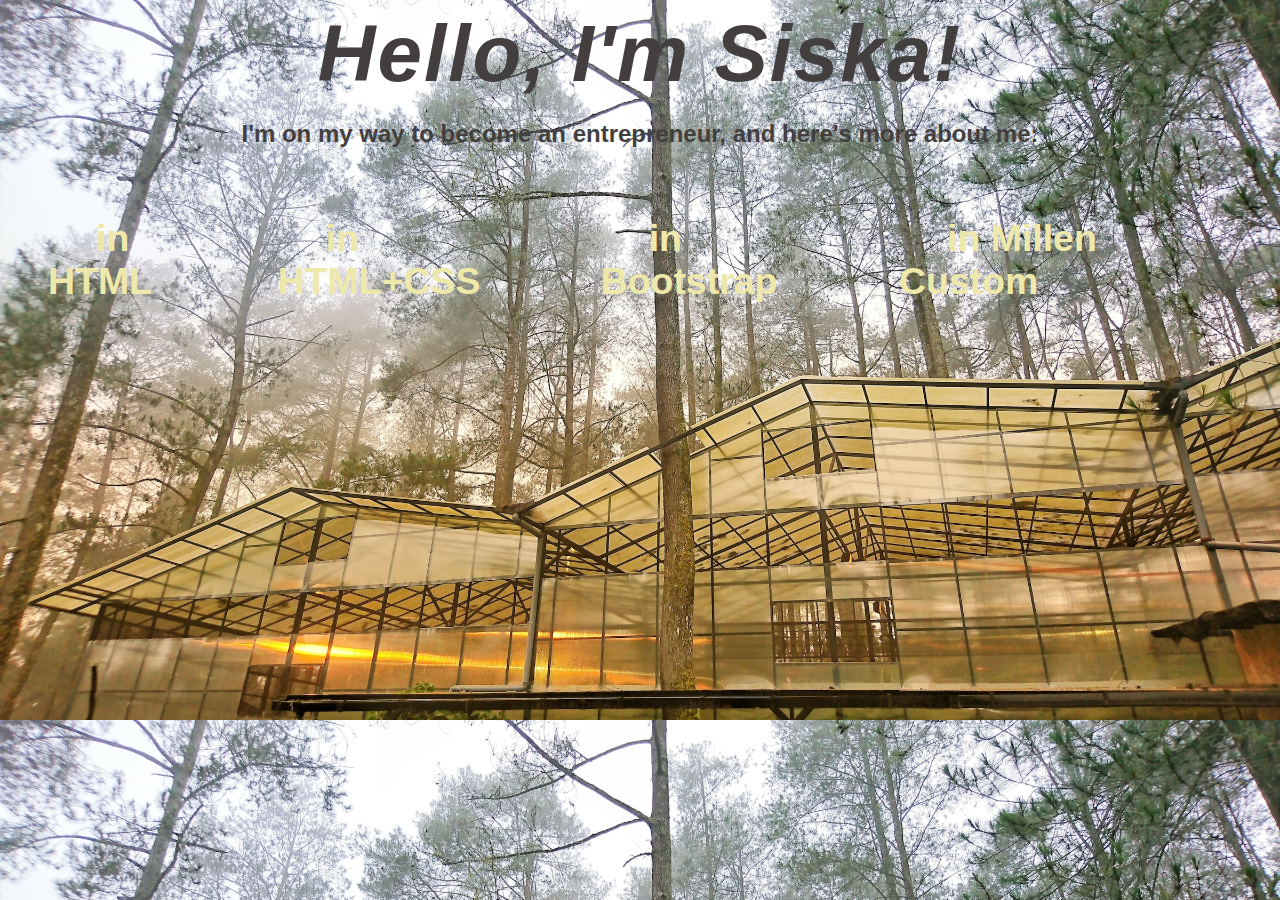
==== index.html @ c9c33604 "first commit" ====
<!DOCTYPE html>
<html lang="en">
  <head>
    <meta charset="UTF-8" />
    <meta http-equiv="X-UA-Compatible" content="IE=edge" />
    <meta name="viewport" content="width=device-width, initial-scale=1.0" />
    <title>Homepage | Siska Septiani</title>
  </head>

  <link rel="stylesheet" href="css_index.css" />

  <body>
    <header>
      <nav>
        <center>
          <h1 style="color: rgb(67, 63, 63)"><i> Hello, I'm Siska! </i></h1>
          <h2 style="color: rgb(67, 63, 63)">I'm on my way to become an entrepreneur, and here's more about me:</h2>
        </center>
      </nav>

      <header>
        <ul class="halaman">
          <li>
            <h3><a href="cv_html.html" class="btn-sign-up" style="color: palegoldenrod">in HTML</a></h3>
          </li>

          <li>
            <h3><a href="cv_html_css.html" class="btn-sign-up" style="color: palegoldenrod">in HTML+CSS</a></h3>
          </li>

          <li>
            <h3><a href="cv_bootstrap5.html" class="btn-sign-up" style="color: palegoldenrod">in Bootstrap</a></h3>
          </li>

          <li>
            <h3><a href="#" class="btn-sign-up" style="color: palegoldenrod">in Millen Custom</a></h3>
          </li>
        </ul>
      </header>
    </header>
  </body>
</html>
---- css_index.css ----
body {
  background-image: url(img/pohon.jpg);
  background-size: cover;
  background-position: unset;
  font-family: 'Trebuchet MS', 'Lucida Sans Unicode', 'Lucida Grande', 'Lucida Sans', Arial, sans-serif;
}

h1 {
  position: relative;
  margin: auto auto;
  font-size: 5rem;
  font-weight: 700;
  letter-spacing: 2px;
}

.btn-sign-up {
  padding: 0.7rem 3rem;
  background-color: transparent;
  border-radius: 30px;
  transition: 0.4s;
}

.btn-sign-up:hover {
  background-color: rgb(67, 63, 63);
  color: transparent;
}

a {
  text-decoration: none;
}

.halaman {
  font-size: 2rem;
  display: flex;
  list-style: none;
}
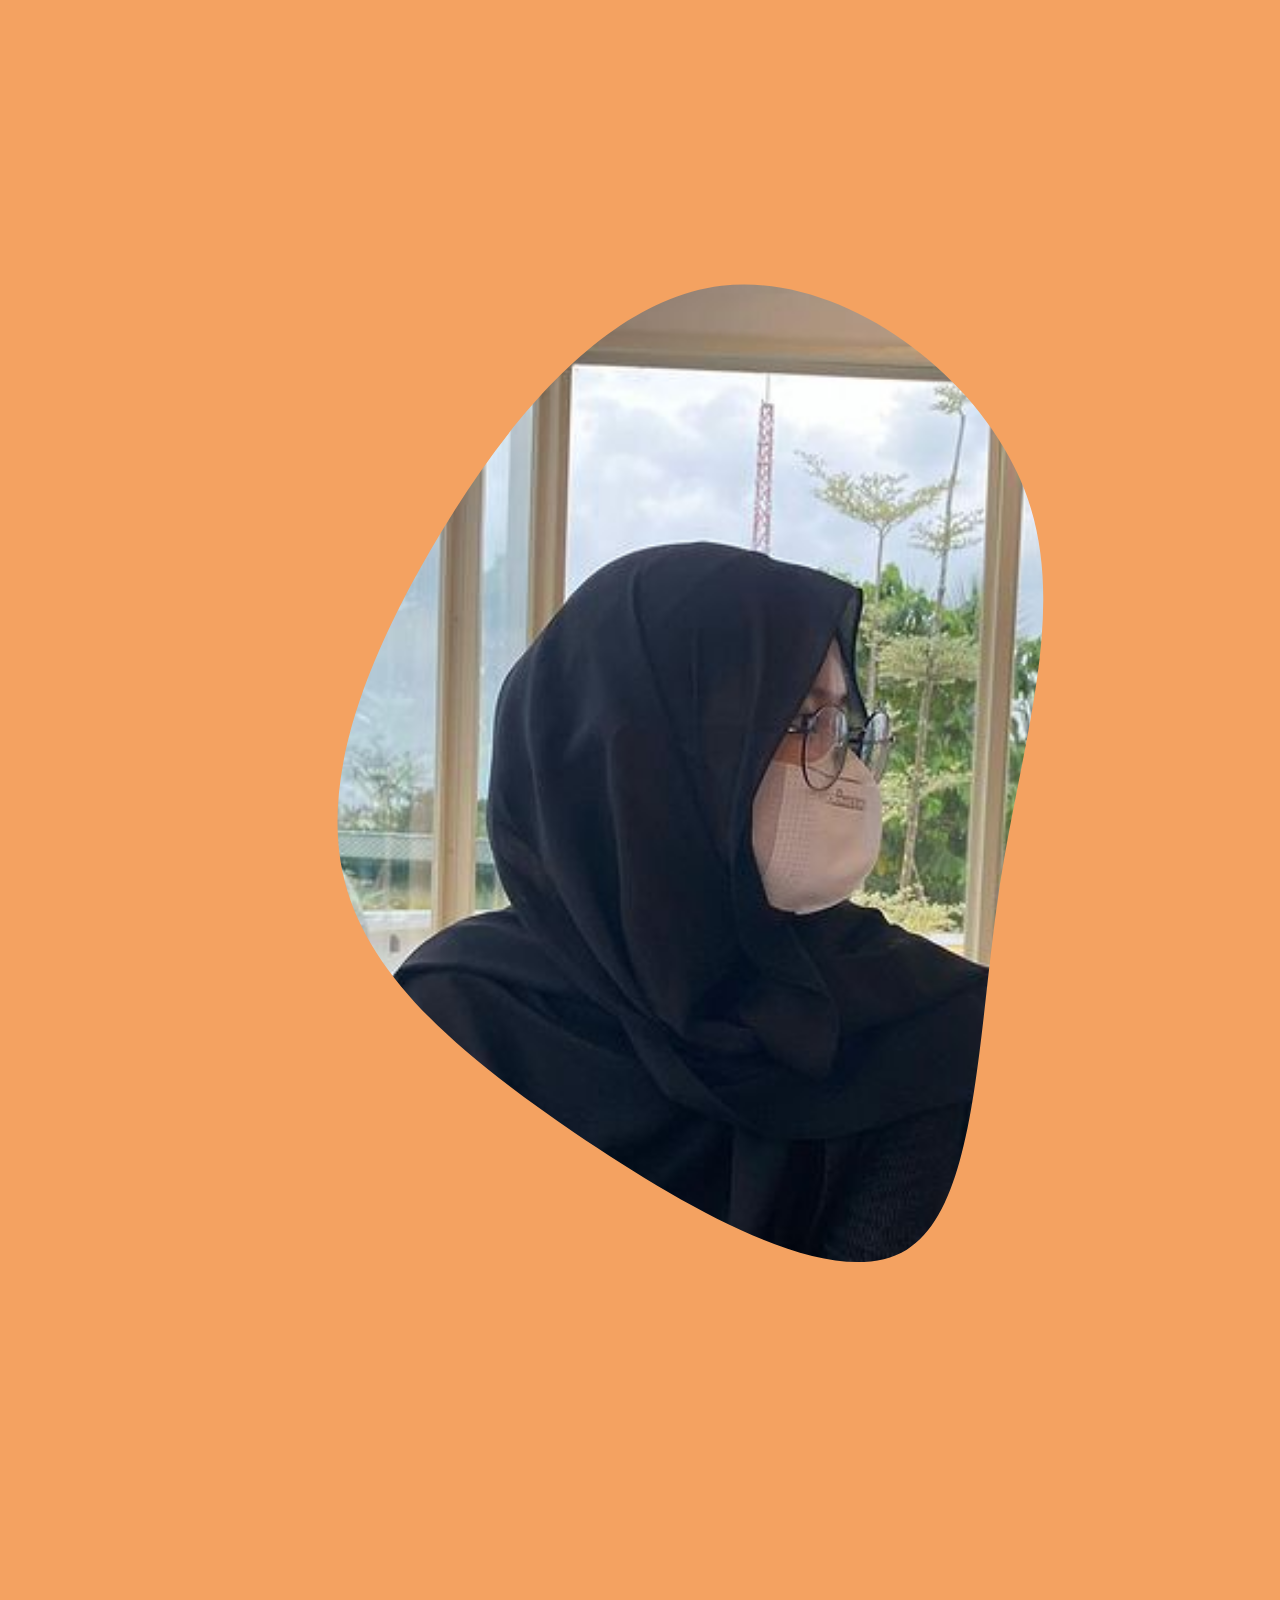
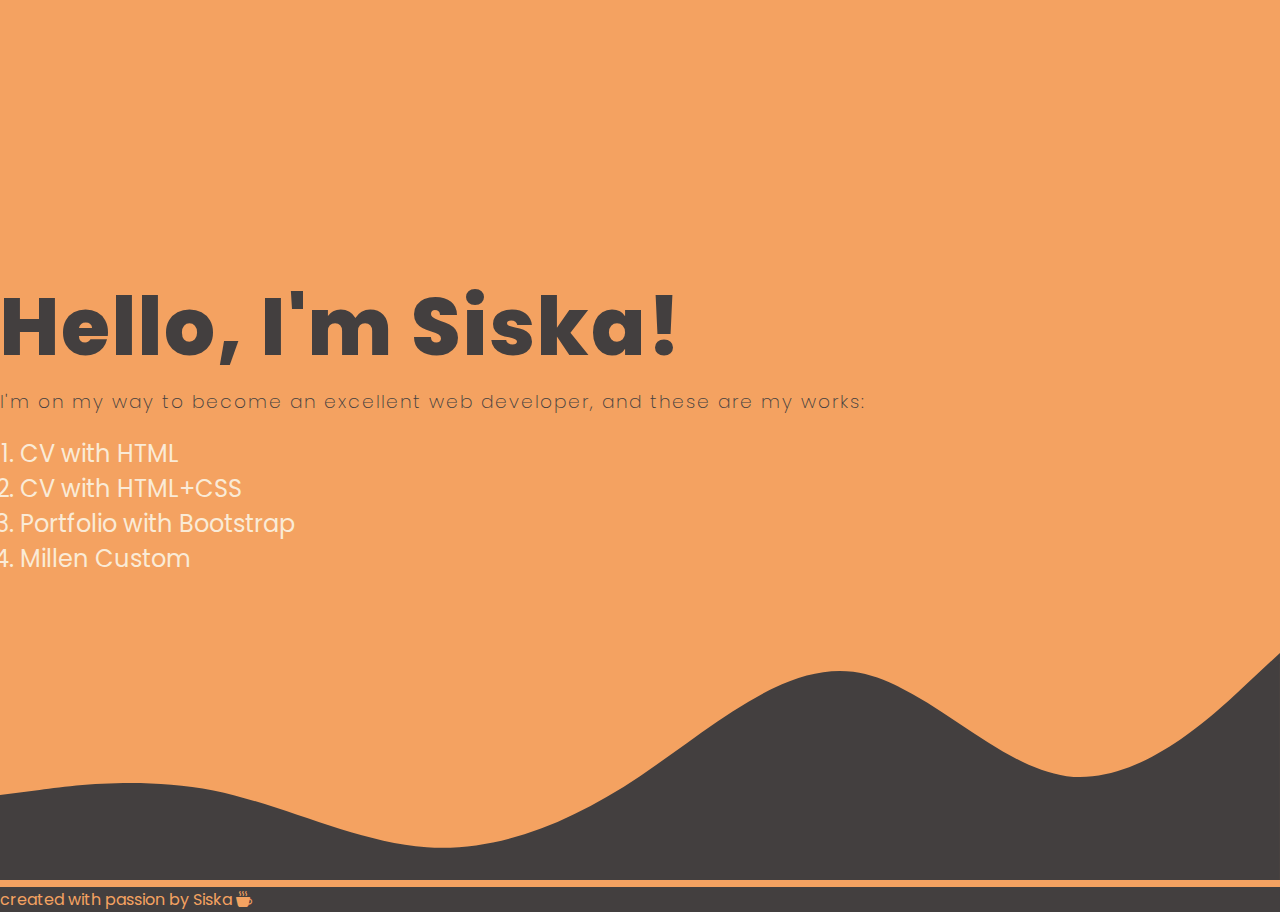
==== commit 6f781abd: "index baru" ====
--- a/index.html
+++ b/index.html
@@ -1,42 +1,58 @@
 <!DOCTYPE html>
 <html lang="en">
   <head>
-    <meta charset="UTF-8" />
-    <meta http-equiv="X-UA-Compatible" content="IE=edge" />
-    <meta name="viewport" content="width=device-width, initial-scale=1.0" />
-    <title>Homepage | Siska Septiani</title>
+    <!-- Required meta tags -->
+    <meta charset="utf-8" />
+    <meta name="viewport" content="width=device-width, initial-scale=1" />
+
+    <!-- Bootstrap CSS -->
+    <link href="https://cdn.jsdelivr.net/npm/bootstrap@5.1.3/dist/css/bootstrap.min.css" rel="stylesheet" integrity="sha384-1BmE4kWBq78iYhFldvKuhfTAU6auU8tT94WrHftjDbrCEXSU1oBoqyl2QvZ6jIW3" crossorigin="anonymous" />
+    <link rel="stylesheet" href="index2.css" />
+
+    <!-- bootstap5 icons -->
+    <link rel="stylesheet" href="https://cdn.jsdelivr.net/npm/bootstrap-icons@1.9.1/font/bootstrap-icons.css" />
+
+    <title>Home | Siska Septiani</title>
   </head>
+  <body>
+    <section id="index">
+      <div class="container">
+        <div class="row justify-content-center">
+          <div class="col-md-6">
+            <div class="item one"><img src="sis3.jpg" alt="" /></div>
+          </div>
+          <div class="col-md-6">
+            <nav>
+              <h1 style="color: rgb(67, 63, 63)">Hello, I'm Siska!</h1>
+              <h3 style="color: rgb(67, 63, 63)">I'm on my way to become an excellent web developer, and these are my works:</h3>
+            </nav>
 
-  <link rel="stylesheet" href="css_index.css" />
+            <ul class="tugas">
+              <li class="mb-2"><a href="cv_html.html">CV with HTML</a></li>
+              <li class="mb-2"><a href="cv_html_css.html">CV with HTML+CSS</a></li>
+              <li class="mb-2"><a href="cv_bootstrap5.html">Portfolio with Bootstrap</a></li>
+              <li class="mb-2"><a href="mc-bootstrap.html">Millen Custom</a></li>
+            </ul>
+          </div>
+        </div>
+      </div>
+    </section>
 
-  <body>
-    <header>
-      <nav>
-        <center>
-          <h1 style="color: rgb(67, 63, 63)"><i> Hello, I'm Siska! </i></h1>
-          <h2 style="color: rgb(67, 63, 63)">I'm on my way to become an entrepreneur, and here's more about me:</h2>
-        </center>
-      </nav>
+    <svg xmlns="http://www.w3.org/2000/svg" viewBox="0 0 1440 320">
+      <path
+        fill="#433f3f"
+        fill-opacity="1"
+        d="M0,224L40,218.7C80,213,160,203,240,218.7C320,235,400,277,480,282.7C560,288,640,256,720,202.7C800,149,880,75,960,85.3C1040,96,1120,192,1200,202.7C1280,213,1360,139,1400,101.3L1440,64L1440,320L1400,320C1360,320,1280,320,1200,320C1120,320,1040,320,960,320C880,320,800,320,720,320C640,320,560,320,480,320C400,320,320,320,240,320C160,320,80,320,40,320L0,320Z"
+      ></path>
+    </svg>
+    <!-- Footer -->
+    <footer class="text-center pb-5" style="background-color: #433f3f">
+      <p>created with passion by <a href="https://msha.ke/siskas" style="color: #f4a261">Siska</a> <i class="bi bi-cup-hot-fill"> </i></p>
+    </footer>
 
-      <header>
-        <ul class="halaman">
-          <li>
-            <h3><a href="cv_html.html" class="btn-sign-up" style="color: palegoldenrod">in HTML</a></h3>
-          </li>
+    <!-- Optional JavaScript; choose one of the two! -->
 
-          <li>
-            <h3><a href="cv_html_css.html" class="btn-sign-up" style="color: palegoldenrod">in HTML+CSS</a></h3>
-          </li>
-
-          <li>
-            <h3><a href="cv_bootstrap5.html" class="btn-sign-up" style="color: palegoldenrod">in Bootstrap</a></h3>
-          </li>
-
-          <li>
-            <h3><a href="#" class="btn-sign-up" style="color: palegoldenrod">in Millen Custom</a></h3>
-          </li>
-        </ul>
-      </header>
-    </header>
+    <!-- Option 1: Bootstrap Bundle with Popper -->
+    <script src="https://cdn.jsdelivr.net/npm/bootstrap@5.1.3/dist/js/bootstrap.bundle.min.js" integrity="sha384-ka7Sk0Gln4gmtz2MlQnikT1wXgYsOg+OMhuP+IlRH9sENBO0LRn5q+8nbTov4+1p" crossorigin="anonymous"></script>
   </body>
 </html>
--- a/index2.css
+++ b/index2.css
@@ -0,0 +1,67 @@
+@import url('https://fonts.googleapis.com/css2?family=Poppins:wght@400;500;700&display=swap');
+
+* {
+  margin: 0;
+  padding: 0;
+  box-sizing: border-box;
+}
+
+h1 {
+  position: relative;
+  font-size: 5rem;
+  font-weight: 800;
+  letter-spacing: 2px;
+}
+
+h3 {
+  position: relative;
+  font-weight: 200;
+  letter-spacing: 2px;
+}
+
+.tugas {
+  display: flow-root;
+  list-style: decimal;
+  width: 350px;
+  justify-content: space-between;
+  align-items: center;
+  color: antiquewhite;
+  padding: 20px;
+  font-size: x-large;
+}
+.tugas li a {
+  color: antiquewhite;
+}
+
+body {
+  margin-top: 100px;
+  background: #f4a261;
+  min-height: 100vh;
+  align-items: center;
+  justify-content: center;
+  font-family: 'Poppins', sans-serif;
+}
+
+a {
+  text-decoration: none;
+}
+
+footer {
+  color: #f4a261;
+}
+
+.wrapper {
+  display: flex;
+}
+
+.item {
+  width: 110%;
+  -webkit-mask-repeat: no-repeat;
+}
+.item img {
+  width: 100%;
+}
+
+.one {
+  -webkit-mask-image: url([data-uri]);
+}
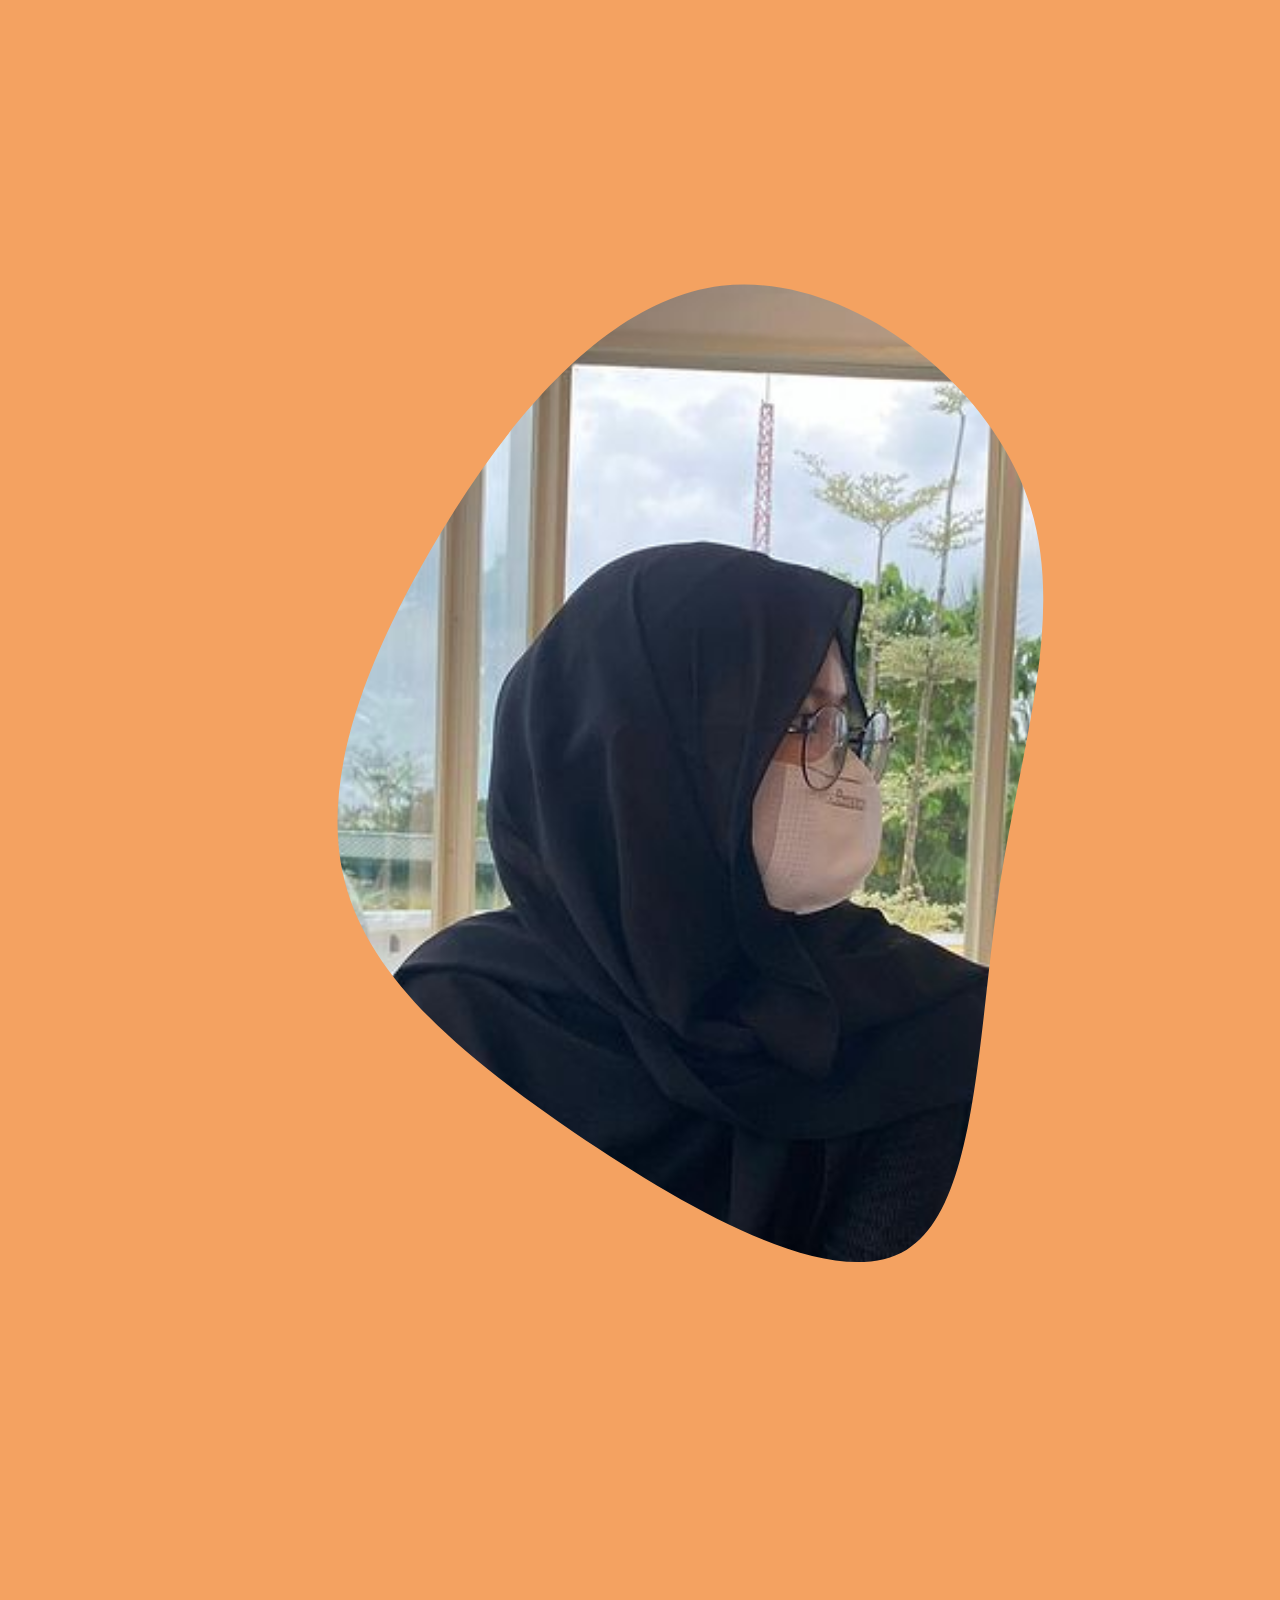
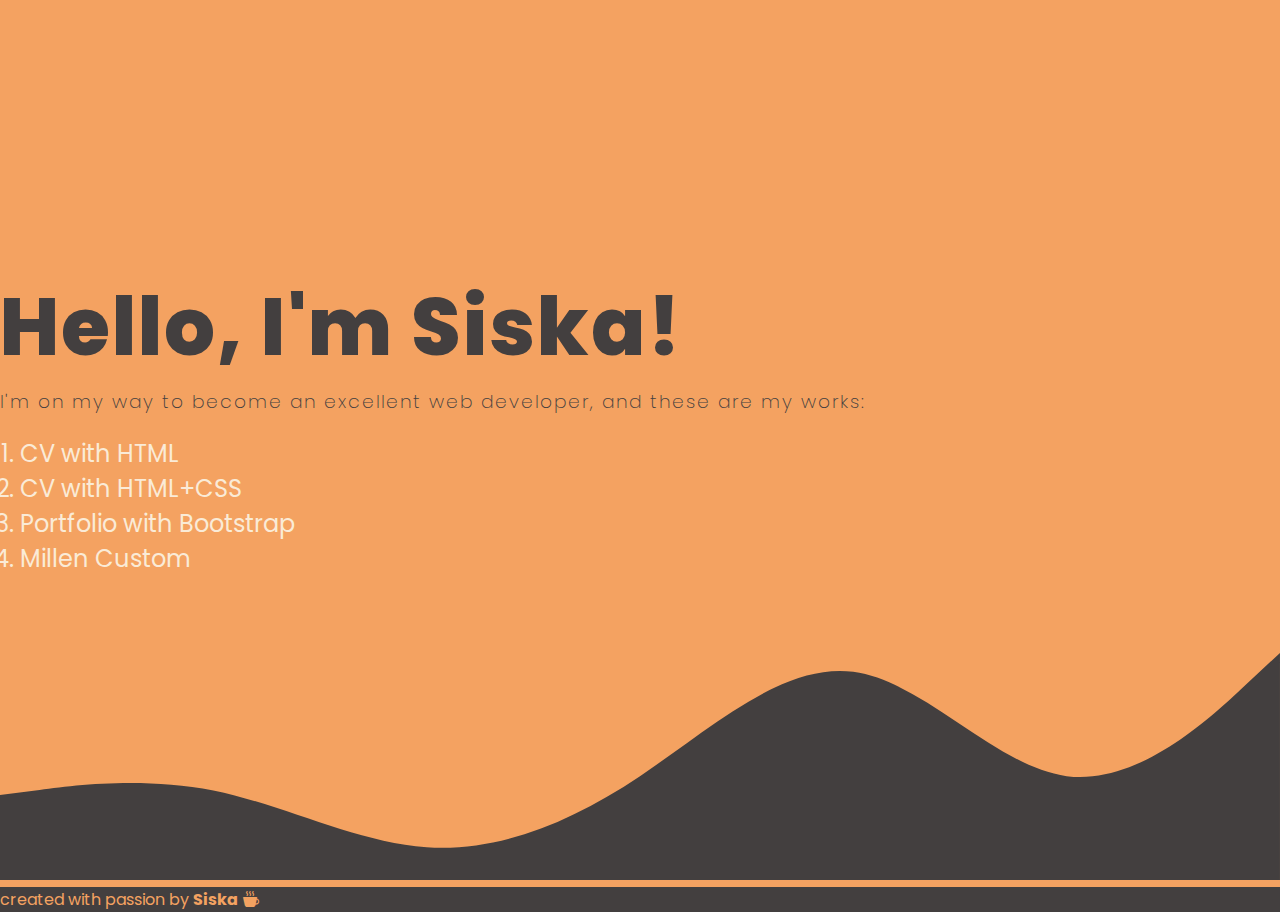
==== commit 0c0f01d8: "update baru semua file" ====
--- a/index.html
+++ b/index.html
@@ -47,7 +47,7 @@
     </svg>
     <!-- Footer -->
     <footer class="text-center pb-5" style="background-color: #433f3f">
-      <p>created with passion by <a href="https://msha.ke/siskas" style="color: #f4a261">Siska</a> <i class="bi bi-cup-hot-fill"> </i></p>
+      <p>created with passion by <a href="https://msha.ke/siskas" style="font-weight: bold; color: #f4a261">Siska</a> <i class="bi bi-cup-hot-fill"> </i></p>
     </footer>
 
     <!-- Optional JavaScript; choose one of the two! -->
